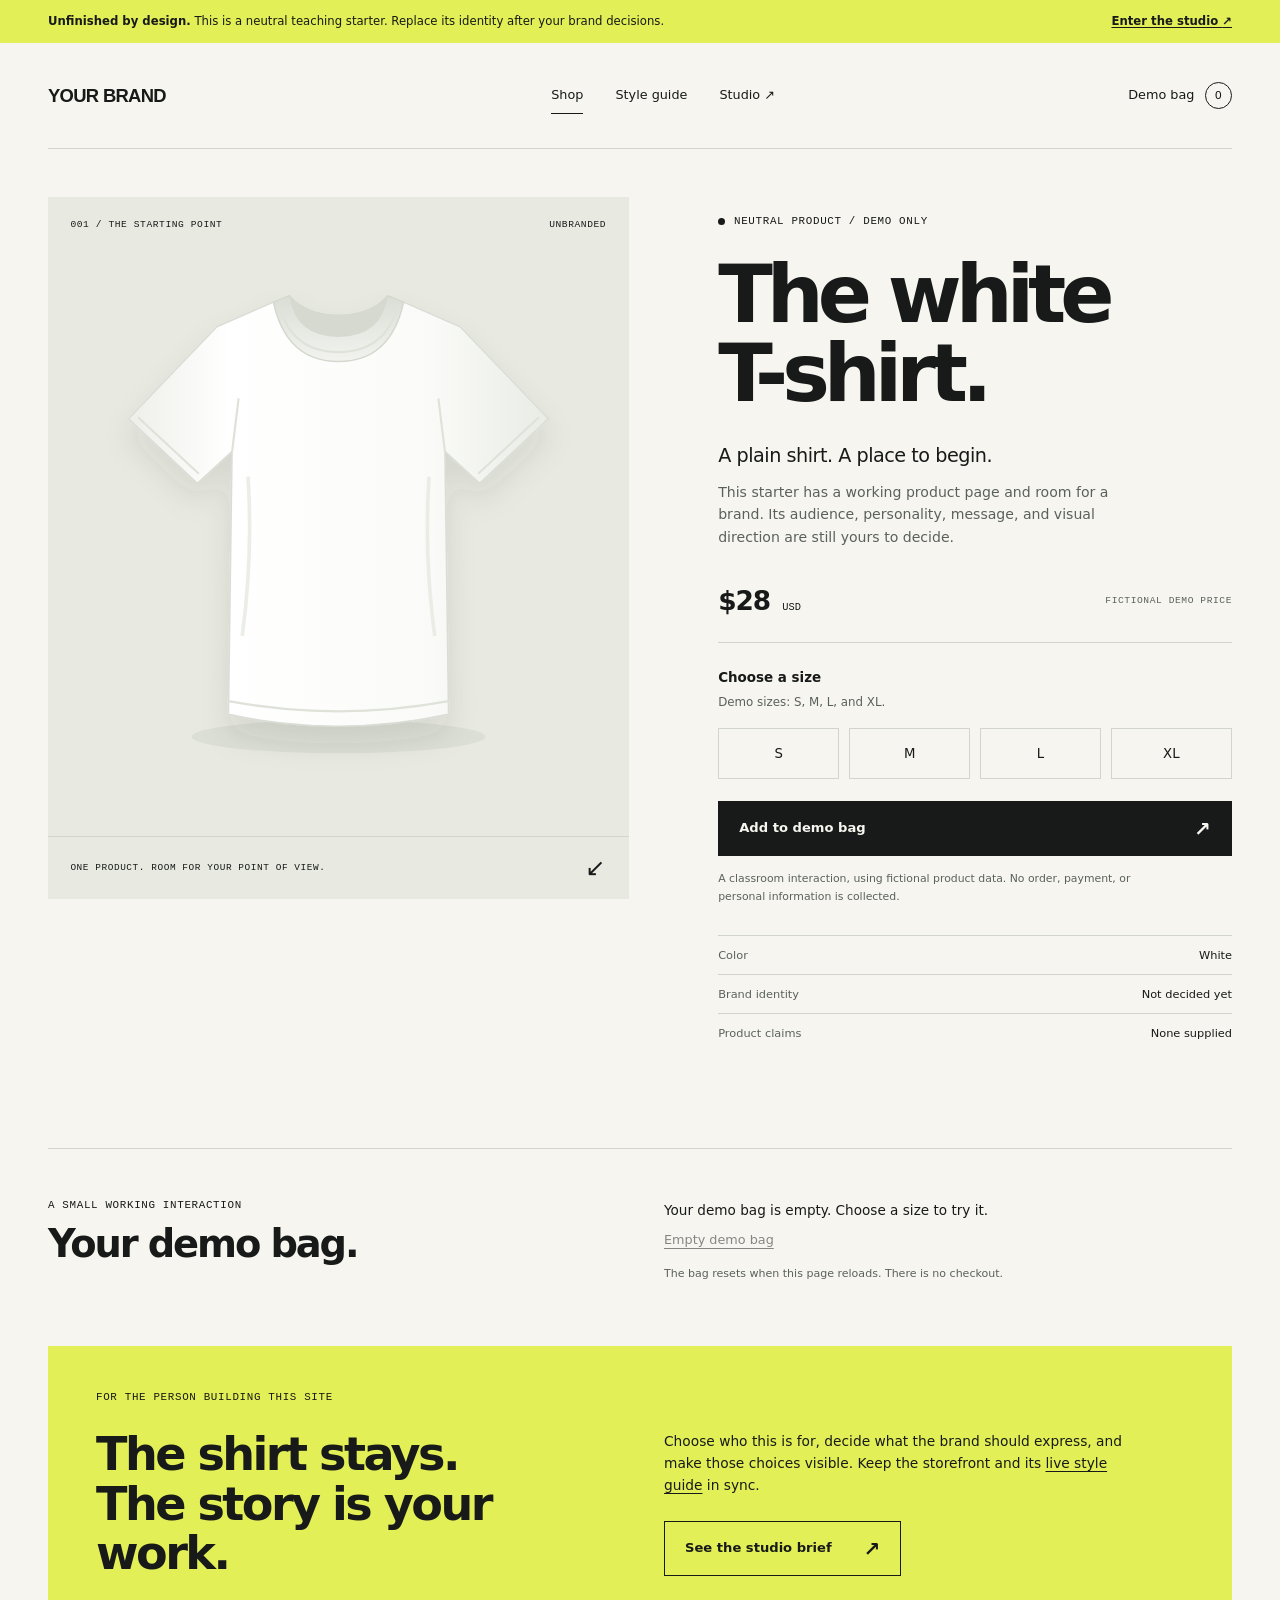
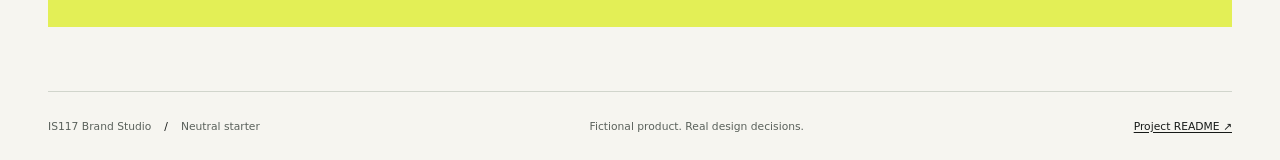
==== public/index.html @ 39ab505b "Initial commit" ====
<!doctype html>
<html lang="en">
  <head>
    <meta charset="utf-8" />
    <meta name="viewport" content="width=device-width, initial-scale=1" />
    <meta
      name="description"
      content="An unfinished, neutral T-shirt storefront for the IS117 Brand Studio. Build a brand through deliberate, visible design choices."
    />
    <title>Your Brand — neutral storefront starter</title>
    <link rel="icon" href="data:," />
    <link rel="stylesheet" href="styles.css" />
    <script src="shop.js" defer></script>
  </head>
  <body>
    <a class="skip-link" href="#main">Skip to content</a>
    <aside class="starter-notice" aria-label="Starter information">
      <span
        ><strong>Unfinished by design.</strong> This is a neutral teaching
        starter. Replace its identity after your brand decisions.</span
      >
      <a href="studio.html"
        >Enter the studio <span aria-hidden="true">↗</span></a
      >
    </aside>
    <header class="site-header wrap">
      <a
        class="brand-link"
        href="index.html"
        aria-label="Your Brand storefront home"
        ><img
          class="wordmark"
          src="assets/wordmark.svg"
          alt="Neutral starter wordmark"
          width="175"
          height="26"
      /></a>
      <nav class="main-nav" aria-label="Main navigation">
        <a class="nav-link" href="index.html" aria-current="page">Shop</a>
        <a class="nav-link" href="styleguide.html">Style guide</a>
        <a class="nav-link" href="studio.html"
          >Studio <span aria-hidden="true">↗</span></a
        >
      </nav>
      <a class="bag-link" href="#demo-bag" aria-label="View demo bag"
        >Demo bag <span id="bag-count" class="bag-count">0</span></a
      >
    </header>

    <main id="main">
      <section class="product-section wrap" aria-labelledby="product-title">
        <div class="product-visual">
          <div class="visual-label">
            <span>001 / The starting point</span><span>Unbranded</span>
          </div>
          <img
            class="shirt-image"
            src="assets/white-shirt.svg"
            alt="Plain white, unbranded short-sleeved T-shirt"
            width="800"
            height="880"
            fetchpriority="high"
          />
          <div class="image-caption">
            <span>One product. Room for your point of view.</span
            ><span aria-hidden="true">↙</span>
          </div>
        </div>
        <div class="product-information">
          <p class="eyebrow">
            <span class="status-dot" aria-hidden="true"></span> Neutral product
            / demo only
          </p>
          <h1 id="product-title">The white<br />T-shirt.</h1>
          <p class="product-intro">A plain shirt. A place to begin.</p>
          <p class="muted product-description">
            This starter has a working product page and room for a brand. Its
            audience, personality, message, and visual direction are still yours
            to decide.
          </p>
          <div class="price-row">
            <p class="price">$28 <span>USD</span></p>
            <span class="micro-label">Fictional demo price</span>
          </div>
          <form id="product-form" class="product-form" novalidate>
            <fieldset aria-describedby="size-help size-error">
              <legend>Choose a size</legend>
              <p id="size-help" class="field-help">
                Demo sizes: S, M, L, and XL.
              </p>
              <div class="size-options">
                <label class="size-option"
                  ><input type="radio" name="size" value="S" /><span
                    >S</span
                  ></label
                >
                <label class="size-option"
                  ><input type="radio" name="size" value="M" /><span
                    >M</span
                  ></label
                >
                <label class="size-option"
                  ><input type="radio" name="size" value="L" /><span
                    >L</span
                  ></label
                >
                <label class="size-option"
                  ><input type="radio" name="size" value="XL" /><span
                    >XL</span
                  ></label
                >
              </div>
              <p id="size-error" class="field-error" role="alert" hidden>
                Choose a size before adding the shirt to your demo bag.
              </p>
            </fieldset>
            <button class="button button-primary add-button" type="submit">
              Add to demo bag <span aria-hidden="true">↗</span>
            </button>
          </form>
          <p class="demo-disclaimer">
            A classroom interaction, using fictional product data. No order,
            payment, or personal information is collected.
          </p>
          <dl class="product-facts">
            <div>
              <dt>Color</dt>
              <dd>White</dd>
            </div>
            <div>
              <dt>Brand identity</dt>
              <dd>Not decided yet</dd>
            </div>
            <div>
              <dt>Product claims</dt>
              <dd>None supplied</dd>
            </div>
          </dl>
        </div>
      </section>

      <section
        id="demo-bag"
        class="bag-section wrap"
        aria-labelledby="bag-title"
      >
        <div>
          <p class="eyebrow">A small working interaction</p>
          <h2 id="bag-title">Your demo bag.</h2>
        </div>
        <div class="bag-details">
          <p
            id="bag-status"
            class="bag-message"
            role="status"
            aria-live="polite"
            aria-atomic="true"
          >
            Your demo bag is empty. Choose a size to try it.
          </p>
          <ul id="bag-items" class="bag-items"></ul>
          <button id="clear-bag" class="text-button" type="button" disabled>
            Empty demo bag
          </button>
          <p class="field-help">
            The bag resets when this page reloads. There is no checkout.
          </p>
        </div>
      </section>

      <section class="starter-next wrap" aria-labelledby="next-title">
        <p class="eyebrow">For the person building this site</p>
        <h2 id="next-title">The shirt stays.<br />The story is your work.</h2>
        <div>
          <p>
            Choose who this is for, decide what the brand should express, and
            make those choices visible. Keep the storefront and its
            <a href="styleguide.html">live style guide</a> in sync.
          </p>
          <a class="button button-secondary" href="studio.html"
            >See the studio brief <span aria-hidden="true">↗</span></a
          >
        </div>
      </section>
    </main>

    <footer class="site-footer wrap">
      <p>
        IS117 Brand Studio <span class="footer-separator"> / </span> Neutral
        starter
      </p>
      <p class="footer-tagline">Fictional product. Real design decisions.</p>
      <a href="https://github.com/kaw393939/is117-brand-studio#readme"
        >Project README <span aria-hidden="true">↗</span></a
      >
    </footer>
  </body>
</html>
---- public/styles.css ----
/* Shared brand tokens. Change these after you agree on your brand direction.
   Both the storefront and the live style guide use this file. */
:root {
  --color-paper: #f6f5f0;
  --color-ink: #171a18;
  --color-muted: #5a615b;
  --color-line: #d1d5cc;
  --color-accent: #e3ef56;
  --color-soft: #e8eae1;
  --color-white: #fff;
  --color-danger: #992e28;
  --font-body:
    system-ui, -apple-system, blinkmacsystemfont, "Segoe UI", sans-serif;
  --font-display:
    system-ui, -apple-system, blinkmacsystemfont, "Segoe UI", sans-serif;
  --font-mono: ui-monospace, sfmono-regular, consolas, monospace;
  --space-1: 0.5rem;
  --space-2: 1rem;
  --space-3: 1.5rem;
  --space-4: 2rem;
  --space-5: 3rem;
  --space-6: 4rem;
  --page-width: 1440px;
}

* {
  box-sizing: border-box;
}

html {
  scroll-behavior: smooth;
  scroll-padding-top: 1.5rem;
}

body {
  margin: 0;
  background: var(--color-paper);
  color: var(--color-ink);
  font-family: var(--font-body);
  line-height: 1.6;
  -webkit-font-smoothing: antialiased;
}

img,
svg {
  display: block;
  max-width: 100%;
}

button,
a,
input {
  -webkit-tap-highlight-color: transparent;
}

a {
  color: inherit;
  text-underline-offset: 0.2em;
  text-decoration-thickness: 1px;
}

a:hover {
  text-decoration-thickness: 2px;
}

button,
input {
  font: inherit;
}

button {
  cursor: pointer;
}

button:disabled {
  cursor: default;
}

:focus-visible {
  outline: 3px solid var(--color-ink);
  outline-offset: 5px;
}

[hidden] {
  display: none !important;
}

::selection {
  background: var(--color-accent);
  color: var(--color-ink);
}

h1,
h2,
h3,
p {
  margin: 0;
}

h1,
h2,
h3 {
  font-family: var(--font-display);
  font-weight: 550;
}

h1 {
  font-size: clamp(3.4rem, 6.25vw, 6.6rem);
  line-height: 0.99;
  letter-spacing: -0.075em;
}

h2 {
  font-size: clamp(2rem, 3.6vw, 3.75rem);
  line-height: 1.08;
  letter-spacing: -0.055em;
}

h3 {
  font-size: 1.3rem;
  line-height: 1.3;
  letter-spacing: -0.03em;
}

p + p {
  margin-top: var(--space-2);
}

.wrap {
  width: min(calc(100% - 6rem), var(--page-width));
  margin-inline: auto;
}

.muted {
  color: var(--color-muted);
}

.eyebrow,
.micro-label,
.visual-label,
.image-caption,
.section-number,
.type-label,
.token-name {
  font-family: var(--font-mono);
  font-size: 0.68rem;
  font-weight: 500;
  line-height: 1.5;
  letter-spacing: 0.06em;
  text-transform: uppercase;
}

.eyebrow {
  display: flex;
  align-items: center;
  gap: 0.55rem;
}

.status-dot {
  width: 7px;
  height: 7px;
  display: inline-block;
  background: var(--color-ink);
  border-radius: 50%;
}

.skip-link {
  position: fixed;
  top: 8px;
  left: 8px;
  z-index: 10;
  transform: translateY(-180%);
  padding: 0.75rem 1rem;
  background: var(--color-ink);
  color: var(--color-white);
}

.skip-link:focus {
  transform: translateY(0);
}

.starter-notice {
  display: flex;
  justify-content: space-between;
  align-items: center;
  gap: 1.5rem;
  padding: 0.8rem 3rem;
  background: var(--color-accent);
  font-size: 0.73rem;
  line-height: 1.5;
}

.starter-notice a {
  flex-shrink: 0;
  font-weight: 650;
}

.site-header {
  min-height: 106px;
  display: flex;
  align-items: center;
  gap: 3rem;
  border-bottom: 1px solid var(--color-line);
}

.brand-link {
  display: inline-block;
  flex-shrink: 0;
}

.wordmark {
  width: 150px;
  height: auto;
}

.main-nav {
  display: flex;
  justify-content: center;
  align-items: center;
  gap: 2rem;
  margin-inline: auto;
}

.nav-link,
.bag-link {
  text-decoration: none;
  font-size: 0.8rem;
}

.nav-link {
  padding-block: 0.5rem;
  border-bottom: 1px solid transparent;
}

.nav-link:hover,
.nav-link[aria-current="page"] {
  border-color: currentcolor;
}

.bag-link {
  display: flex;
  align-items: center;
  gap: 0.65rem;
  white-space: nowrap;
}

.bag-count {
  display: grid;
  place-items: center;
  min-width: 1.7rem;
  height: 1.7rem;
  border: 1px solid var(--color-ink);
  border-radius: 50%;
  font-size: 0.7rem;
}

.product-section {
  display: grid;
  grid-template-columns: 1.13fr 1fr;
  gap: clamp(3rem, 7vw, 8rem);
  padding-block: var(--space-5) 5rem;
  align-items: start;
}

.product-visual {
  position: relative;
  background: var(--color-soft);
}

.visual-label {
  position: absolute;
  z-index: 1;
  inset: 1.3rem 1.4rem auto;
  display: flex;
  justify-content: space-between;
  gap: 1rem;
  font-size: 0.6rem;
}

.shirt-image {
  width: 100%;
  height: auto;
  aspect-ratio: 800 / 880;
  object-fit: contain;
}

.image-caption {
  display: flex;
  align-items: center;
  justify-content: space-between;
  gap: 1rem;
  padding: 1.2rem 1.4rem;
  border-top: 1px solid var(--color-line);
  font-size: 0.59rem;
}

.image-caption > :last-child {
  font-family: var(--font-body);
  font-size: 1.5rem;
  line-height: 1;
}

.product-information {
  max-width: 530px;
  padding-block: 1rem;
}

.product-information h1 {
  margin-top: 1.6rem;
}

.product-intro {
  font-size: 1.2rem;
  line-height: 1.5;
  margin-top: 1.8rem;
  letter-spacing: -0.025em;
}

.product-description {
  margin-top: 0.6rem;
  font-size: 0.88rem;
  max-width: 430px;
}

.price-row {
  display: flex;
  align-items: center;
  justify-content: space-between;
  gap: 1rem;
  margin-block: 2rem 1.5rem;
  padding-bottom: 1.2rem;
  border-bottom: 1px solid var(--color-line);
}

.price {
  font-size: 1.65rem;
  letter-spacing: -0.04em;
  font-weight: 600;
}

.price span {
  font-family: var(--font-mono);
  font-size: 0.65rem;
  font-weight: 400;
  letter-spacing: 0;
  margin-left: 0.25rem;
}

.price-row .micro-label {
  color: var(--color-muted);
  font-size: 0.6rem;
}

fieldset {
  padding: 0;
  margin: 0;
  border: 0;
  min-width: 0;
}

legend {
  padding: 0;
  font-size: 0.84rem;
  font-weight: 650;
}

.field-help {
  margin-top: 0.3rem;
  color: var(--color-muted);
  font-size: 0.74rem;
}

.size-options {
  display: grid;
  grid-template-columns: repeat(4, 1fr);
  gap: 0.6rem;
  margin-top: 1rem;
}

.size-option {
  position: relative;
  cursor: pointer;
}

.size-option input {
  position: absolute;
  opacity: 0;
  width: 100%;
  height: 100%;
  margin: 0;
  cursor: pointer;
}

.size-option span {
  display: grid;
  place-items: center;
  min-height: 3.2rem;
  border: 1px solid var(--color-line);
  background: var(--color-paper);
  font-size: 0.83rem;
  transition:
    background 150ms ease,
    border-color 150ms ease;
}

.size-option input:checked + span {
  background: var(--color-ink);
  border-color: var(--color-ink);
  color: var(--color-paper);
}

.size-option input:hover + span {
  border-color: var(--color-ink);
}

.size-option input:focus-visible + span {
  outline: 3px solid var(--color-ink);
  outline-offset: 4px;
}

.size-option input:focus-visible {
  outline: none;
}

.field-error {
  color: var(--color-danger);
  font-size: 0.8rem;
  margin-top: 0.9rem;
  font-weight: 550;
}

.button {
  display: inline-flex;
  align-items: center;
  justify-content: space-between;
  gap: 2rem;
  min-height: 3.4rem;
  border: 1px solid var(--color-ink);
  padding: 0.9rem 1.25rem;
  font-size: 0.82rem;
  font-weight: 550;
  line-height: 1.4;
  text-decoration: none;
  transition:
    background 150ms ease,
    color 150ms ease;
}

.button > span[aria-hidden] {
  font-size: 1.25rem;
  line-height: 1;
}

.button-primary {
  background: var(--color-ink);
  color: var(--color-paper);
}

.button-primary:hover {
  background: var(--color-accent);
  color: var(--color-ink);
}

.button-secondary {
  background: transparent;
  color: var(--color-ink);
}

.button-secondary:hover {
  background: var(--color-soft);
}

.add-button {
  width: 100%;
  margin-top: 1.4rem;
}

.demo-disclaimer {
  font-size: 0.68rem;
  line-height: 1.65;
  color: var(--color-muted);
  margin-top: 0.9rem;
  max-width: 420px;
}

.product-facts {
  margin-bottom: 0;
  margin-top: 1.8rem;
}

.product-facts div {
  display: flex;
  justify-content: space-between;
  gap: 1rem;
  padding-block: 0.62rem;
  border-top: 1px solid var(--color-line);
  font-size: 0.71rem;
}

.product-facts dt {
  color: var(--color-muted);
}

.product-facts dd {
  margin: 0;
  font-weight: 500;
  text-align: right;
}

.bag-section {
  display: grid;
  grid-template-columns: 1fr 1fr;
  gap: 3rem;
  border-top: 1px solid var(--color-line);
  padding-block: 3rem;
}

.bag-section h2 {
  margin-top: 0.6rem;
  font-size: clamp(2rem, 3vw, 3rem);
}

.bag-details {
  padding-top: 0.2rem;
  font-size: 0.85rem;
}

.bag-message {
  max-width: 500px;
}

.bag-items {
  list-style: none;
  margin: 1rem 0;
  padding: 0;
}

.bag-items:empty {
  margin: 0;
}

.bag-items li {
  padding-block: 0.55rem;
  border-bottom: 1px solid var(--color-line);
  font-size: 0.78rem;
}

.text-button {
  padding: 0.5rem 0;
  border: 0;
  background: transparent;
  color: var(--color-ink);
  font-size: 0.8rem;
  text-decoration: underline;
  text-underline-offset: 0.25rem;
}

.text-button:disabled {
  opacity: 0.5;
}

.bag-details .field-help {
  margin-top: 0.4rem;
  font-size: 0.69rem;
}

.starter-next {
  display: grid;
  grid-template-columns: 1fr 1fr;
  gap: 1.5rem 3rem;
  background: var(--color-accent);
  padding: 2.7rem 3rem 3rem;
  margin-block: 1rem 4rem;
}

.starter-next > .eyebrow {
  grid-column: 1 / -1;
}

.starter-next > div {
  max-width: 470px;
  font-size: 0.86rem;
}

.starter-next .button {
  margin-top: 1.6rem;
}

.site-footer {
  display: flex;
  align-items: center;
  justify-content: space-between;
  gap: 2rem;
  border-top: 1px solid var(--color-line);
  padding-block: 1.6rem;
  font-size: 0.67rem;
  color: var(--color-muted);
}

.footer-tagline {
  margin: 0;
}

.footer-separator {
  margin-inline: 0.6rem;
  color: var(--color-ink);
}

.site-footer a {
  color: var(--color-ink);
}

/* Shared editorial pages */
.page-hero {
  padding-block: 4.5rem 3.8rem;
  display: grid;
  grid-template-columns: 1.25fr 0.75fr;
  align-items: end;
  gap: 1.3rem 4rem;
}

.page-hero > .eyebrow {
  grid-column: 1 / -1;
}

.page-hero h1 {
  font-size: clamp(3.5rem, 6.8vw, 7.3rem);
}

.page-hero .hero-summary {
  max-width: 400px;
  font-size: 0.95rem;
  color: var(--color-muted);
  padding-bottom: 0.25rem;
}

.hero-summary strong {
  font-weight: 550;
  color: var(--color-ink);
}

.page-subnav {
  display: flex;
  flex-wrap: wrap;
  gap: 0.6rem 1.8rem;
  padding-block: 1rem;
  border-top: 1px solid var(--color-line);
  border-bottom: 1px solid var(--color-line);
  font-size: 0.76rem;
}

.section-link {
  text-decoration: none;
}

.section-link:hover {
  text-decoration: underline;
}

.guide-section {
  padding-block: 3rem;
  border-bottom: 1px solid var(--color-line);
  display: grid;
  grid-template-columns: 0.32fr 1fr;
  column-gap: 3rem;
}

.section-heading .section-number {
  color: var(--color-muted);
  display: block;
  margin-bottom: 0.8rem;
}

.section-heading h2 {
  font-size: clamp(1.7rem, 2.5vw, 2.65rem);
}

.section-heading p {
  font-size: 0.78rem;
  color: var(--color-muted);
  margin-top: 1rem;
  max-width: 210px;
}

.guide-content {
  min-width: 0;
}

.draft-label {
  display: inline-block;
  padding: 0.3rem 0.55rem;
  background: var(--color-accent);
  color: var(--color-ink);
  font-family: var(--font-mono);
  font-size: 0.6rem;
  line-height: 1.4;
  letter-spacing: 0.03em;
  text-transform: uppercase;
}

.decision-grid {
  display: grid;
  grid-template-columns: repeat(3, 1fr);
  gap: 1.5rem;
  margin-top: 1.6rem;
}

.decision-grid > div {
  border-top: 1px solid var(--color-line);
  padding-top: 0.8rem;
}

.decision-grid h3 {
  font-size: 0.85rem;
  font-weight: 650;
  letter-spacing: 0;
}

.decision-grid p {
  font-size: 0.8rem;
  color: var(--color-muted);
  margin-top: 0.5rem;
}

.decision-grid .undecided {
  font-size: 1.5rem;
  font-weight: 450;
  color: var(--color-ink);
  letter-spacing: -0.04em;
}

.logo-board {
  min-height: 230px;
  display: grid;
  place-items: center;
  padding: 3rem;
  background: var(--color-white);
  border: 1px solid var(--color-line);
}

.logo-board img {
  width: min(100%, 380px);
}

.logo-variants {
  display: grid;
  grid-template-columns: 1fr 1fr;
  border: 1px solid var(--color-line);
  border-top: 0;
}

.logo-variant {
  min-height: 140px;
  padding: 1.5rem;
  display: flex;
  flex-direction: column;
  justify-content: space-between;
  gap: 1.5rem;
}

.logo-variant + .logo-variant {
  border-left: 1px solid var(--color-line);
}

.logo-small {
  width: 110px;
  height: auto;
}

.logo-mono {
  width: 190px;
  filter: brightness(0);
}

.logo-variant p,
.guide-note {
  font-size: 0.73rem;
  color: var(--color-muted);
}

.guide-note {
  margin-top: 1rem;
  max-width: 680px;
}

.palette-grid {
  display: grid;
  grid-template-columns: repeat(5, 1fr);
  gap: 0.65rem;
}

.color-swatch {
  height: 120px;
  border: 1px solid var(--color-line);
  background: var(--swatch-color);
}

.palette-card h3 {
  font-size: 0.76rem;
  letter-spacing: 0;
  font-weight: 650;
  margin-top: 0.65rem;
}

.palette-card code {
  font-family: var(--font-mono);
  font-size: 0.65rem;
  color: var(--color-muted);
  display: block;
  margin-top: 0.15rem;
}

.palette-card p {
  font-size: 0.66rem;
  color: var(--color-muted);
  margin-top: 0.4rem;
  line-height: 1.5;
}

.type-specimen {
  border-top: 1px solid var(--color-line);
  padding-block: 1.3rem;
}

.type-specimen:first-child {
  border-top: 0;
  padding-top: 0;
}

.type-label {
  display: block;
  margin-bottom: 1rem;
  color: var(--color-muted);
  font-size: 0.6rem;
}

.type-display {
  font-family: var(--font-display);
  font-size: clamp(2.5rem, 4.5vw, 5rem);
  font-weight: 550;
  letter-spacing: -0.075em;
  line-height: 1;
  max-width: 700px;
}

.type-body {
  font-family: var(--font-body);
  font-size: 1rem;
  max-width: 570px;
}

.type-mono {
  font-family: var(--font-mono);
  text-transform: uppercase;
  font-size: 0.7rem;
  letter-spacing: 0.06em;
}

.spacing-grid {
  display: flex;
  flex-wrap: wrap;
  align-items: start;
  gap: 2rem;
}

.spacing-token {
  min-width: 52px;
}

.spacing-bar {
  width: var(--token-size);
  height: 40px;
  background: var(--color-ink);
  margin-bottom: 0.9rem;
}

.token-name {
  display: block;
  font-size: 0.6rem;
}

.spacing-token code {
  font-family: var(--font-mono);
  color: var(--color-muted);
  font-size: 0.65rem;
}

.button-samples {
  display: flex;
  flex-wrap: wrap;
  gap: 1rem;
}

.button-samples .button {
  min-width: 185px;
}

.voice-grid {
  display: grid;
  grid-template-columns: 1fr 1fr;
  gap: 2rem;
}

.voice-grid h3 {
  font-size: 0.95rem;
  font-weight: 600;
  margin-bottom: 0.65rem;
}

.voice-grid p {
  font-size: 0.84rem;
  color: var(--color-muted);
}

.voice-example {
  font-size: 1.7rem !important;
  color: var(--color-ink) !important;
  letter-spacing: -0.035em;
  line-height: 1.3;
}

.guide-footer-note {
  display: flex;
  gap: 2rem;
  align-items: center;
  justify-content: space-between;
  background: var(--color-soft);
  padding: 1.5rem 2rem;
  margin-block: 2rem 4rem;
}

.guide-footer-note p {
  font-size: 0.83rem;
  max-width: 680px;
}

.guide-footer-note a {
  font-size: 0.8rem;
  white-space: nowrap;
}

@media (width >= 1600px) {
  .product-section {
    gap: 8rem;
  }
}

@media (width <= 1100px) {
  .wrap {
    width: calc(100% - 4rem);
  }

  .starter-notice {
    padding-inline: 2rem;
  }

  .site-header {
    gap: 1.7rem;
  }

  .main-nav {
    gap: 1.25rem;
  }

  .product-section {
    gap: 3rem;
    align-items: start;
  }

  .product-information h1 {
    font-size: clamp(3.4rem, 7vw, 5rem);
  }

  .product-information {
    padding-top: 0.5rem;
  }

  .product-intro {
    margin-top: 1.4rem;
  }

  .price-row {
    margin-top: 1.5rem;
  }

  .page-hero {
    column-gap: 2rem;
  }

  .guide-section {
    grid-template-columns: 0.35fr 1fr;
    gap: 2rem;
  }

  .palette-grid {
    grid-template-columns: repeat(3, 1fr);
    row-gap: 1.6rem;
  }
}

@media (width <= 760px) {
  .wrap {
    width: calc(100% - 2.5rem);
  }

  .starter-notice {
    padding: 0.75rem 1.25rem;
    font-size: 0.67rem;
    gap: 1rem;
  }

  .starter-notice > span {
    max-width: 480px;
  }

  .starter-notice a {
    font-size: 0.65rem;
  }

  .site-header {
    min-height: 108px;
    display: grid;
    grid-template-columns: 1fr auto;
    gap: 0.5rem 1rem;
    padding-block: 1.2rem 1rem;
  }

  .wordmark {
    width: 130px;
  }

  .main-nav {
    grid-row: 2;
    grid-column: 1 / -1;
    margin: 0;
    justify-content: flex-start;
    gap: 1.5rem;
  }

  .nav-link,
  .bag-link {
    font-size: 0.73rem;
  }

  .bag-link {
    grid-column: 2;
    grid-row: 1;
  }

  .bag-count {
    min-width: 1.5rem;
    height: 1.5rem;
  }

  .product-section {
    grid-template-columns: 1fr;
    gap: 2rem;
    padding-block: 1.5rem 3rem;
  }

  .product-visual {
    max-width: 600px;
    width: 100%;
    margin-inline: auto;
  }

  .shirt-image {
    max-height: 530px;
  }

  .product-information {
    max-width: none;
    padding: 0;
  }

  .product-information h1 {
    font-size: clamp(4.2rem, 13vw, 7rem);
    margin-top: 1rem;
  }

  .product-intro {
    font-size: 1.1rem;
    margin-top: 1.4rem;
  }

  .product-description {
    max-width: 580px;
  }

  .product-facts {
    margin-top: 1.5rem;
  }

  .bag-section {
    grid-template-columns: 1fr;
    gap: 1.3rem;
    padding-block: 2rem;
  }

  .bag-section h2 {
    margin-top: 0.6rem;
  }

  .starter-next {
    grid-template-columns: 1fr;
    padding: 1.8rem;
    gap: 1.3rem;
    margin-block: 1rem 3rem;
  }

  .starter-next > div {
    max-width: none;
  }

  .site-footer {
    flex-wrap: wrap;
    gap: 0.7rem 2rem;
    padding-block: 1.5rem;
  }

  .footer-tagline {
    display: none;
  }

  .page-hero {
    padding-block: 2.5rem;
    grid-template-columns: 1fr;
    row-gap: 1.4rem;
  }

  .page-hero h1 {
    font-size: clamp(3.7rem, 11vw, 6rem);
  }

  .page-hero .hero-summary {
    max-width: 570px;
    font-size: 0.9rem;
  }

  .page-subnav {
    gap: 0.6rem 1.2rem;
    font-size: 0.72rem;
  }

  .guide-section {
    grid-template-columns: 1fr;
    gap: 1.8rem;
    padding-block: 2.3rem;
  }

  .section-heading {
    display: grid;
    grid-template-columns: 1fr 1fr;
    column-gap: 2rem;
  }

  .section-heading .section-number {
    grid-column: 1 / -1;
    margin-bottom: 0.5rem;
  }

  .section-heading p {
    max-width: none;
    margin: 0;
    font-size: 0.73rem;
  }

  .decision-grid {
    gap: 1rem;
  }

  .decision-grid .undecided {
    font-size: 1.3rem;
  }

  .decision-grid p {
    font-size: 0.73rem;
  }

  .palette-grid {
    grid-template-columns: repeat(5, 1fr);
  }

  .color-swatch {
    height: 85px;
  }

  .palette-card p {
    font-size: 0.62rem;
  }

  .palette-card code {
    font-size: 0.57rem;
  }

  .guide-footer-note {
    flex-direction: column;
    align-items: start;
    gap: 1rem;
    margin-block: 1.5rem 3rem;
    padding: 1.5rem;
  }
}

@media (width <= 420px) {
  .starter-notice {
    align-items: start;
    flex-direction: column;
    gap: 0.35rem;
  }

  .visual-label {
    inset: 1rem 1rem auto;
    font-size: 0.53rem;
  }

  .image-caption {
    font-size: 0.53rem;
    padding: 1rem;
  }

  .price-row .micro-label {
    font-size: 0.54rem;
  }

  .section-heading {
    grid-template-columns: 1fr;
    gap: 0.6rem;
  }

  .section-heading .section-number {
    margin: 0;
  }

  .decision-grid {
    grid-template-columns: 1fr;
    gap: 1.2rem;
  }

  .decision-grid > div {
    display: grid;
    grid-template-columns: 0.5fr 1fr;
    gap: 0.4rem 1rem;
  }

  .decision-grid p {
    margin-top: 0;
  }

  .decision-grid p:last-child {
    grid-column: 2;
  }

  .palette-grid {
    grid-template-columns: repeat(3, 1fr);
  }

  .color-swatch {
    height: 90px;
  }

  .logo-board {
    min-height: 190px;
    padding: 2rem;
  }

  .logo-variants {
    grid-template-columns: 1fr;
  }

  .logo-variant {
    min-height: 125px;
  }

  .logo-variant + .logo-variant {
    border-left: 0;
    border-top: 1px solid var(--color-line);
  }

  .voice-grid {
    grid-template-columns: 1fr;
    gap: 1.5rem;
  }
}

@media (prefers-reduced-motion: reduce) {
  html {
    scroll-behavior: auto;
  }

  *,
  *::before,
  *::after {
    transition: none !important;
    animation: none !important;
  }
}
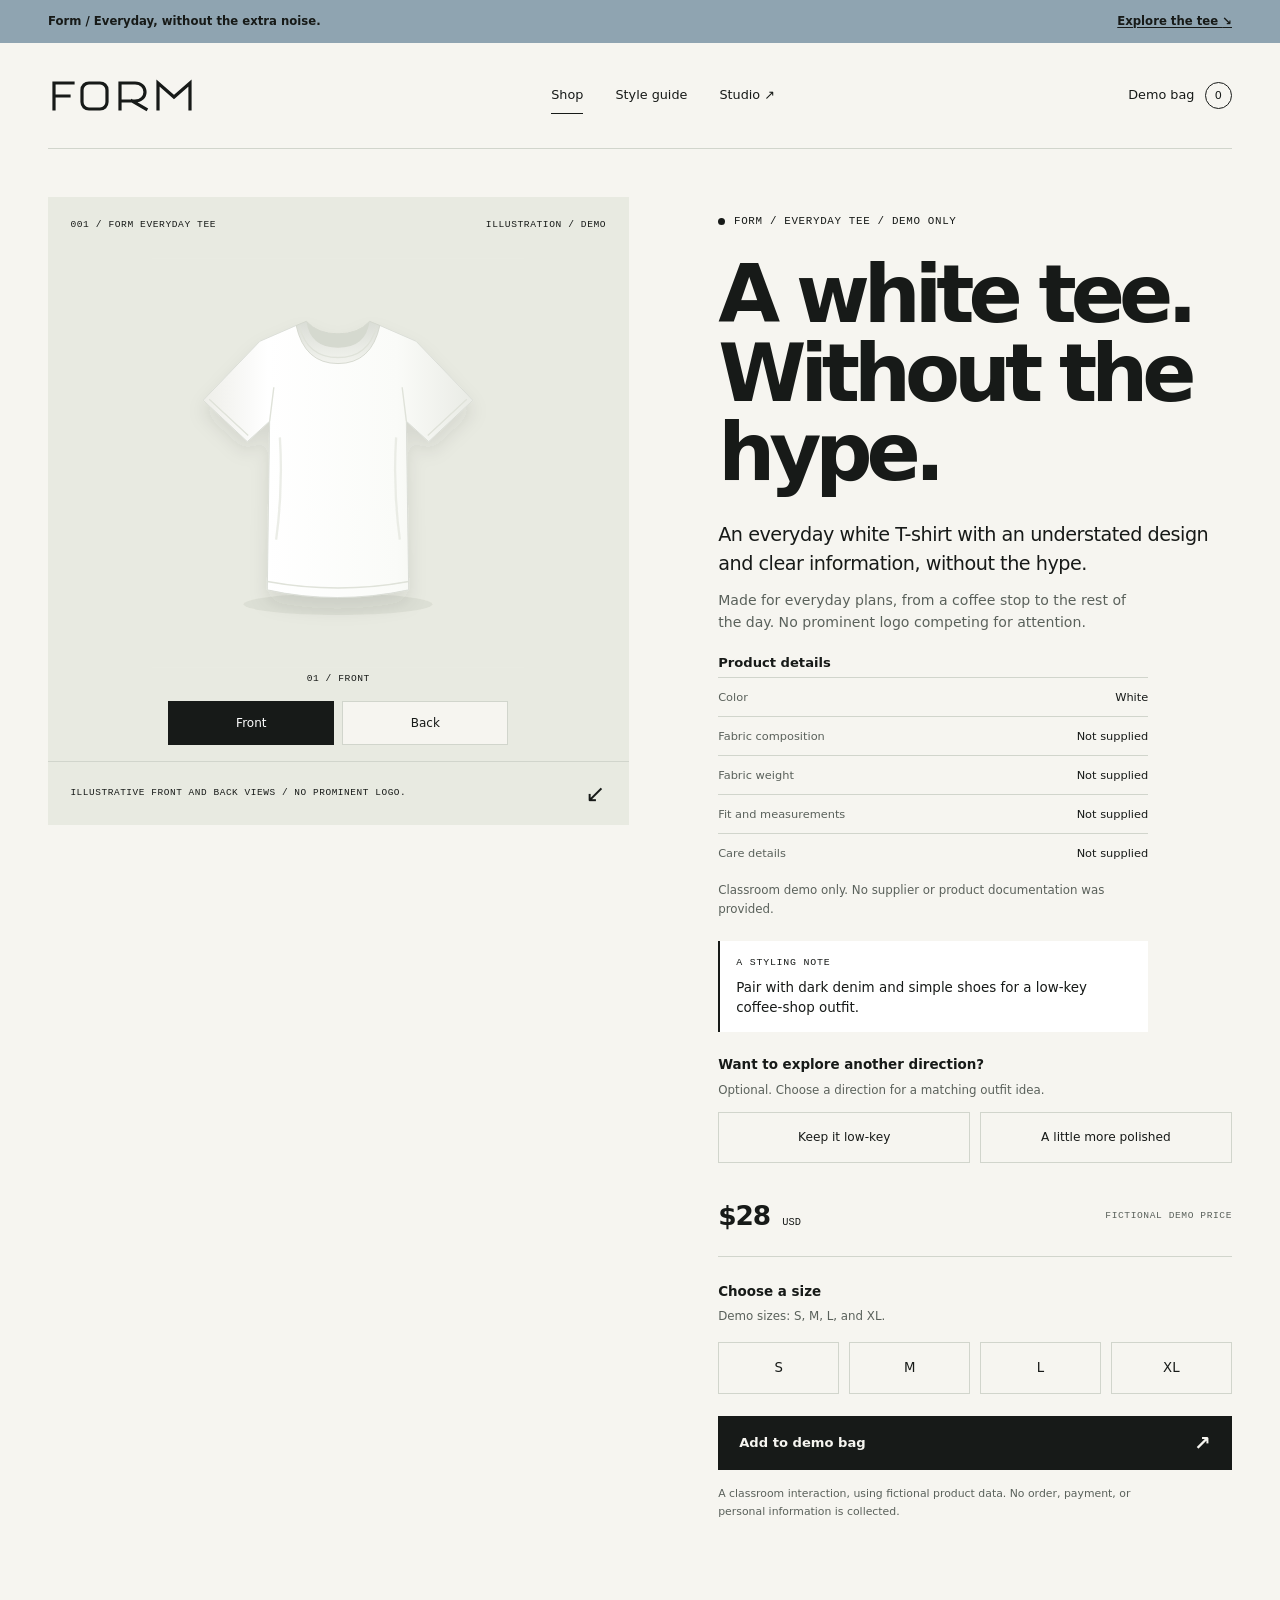
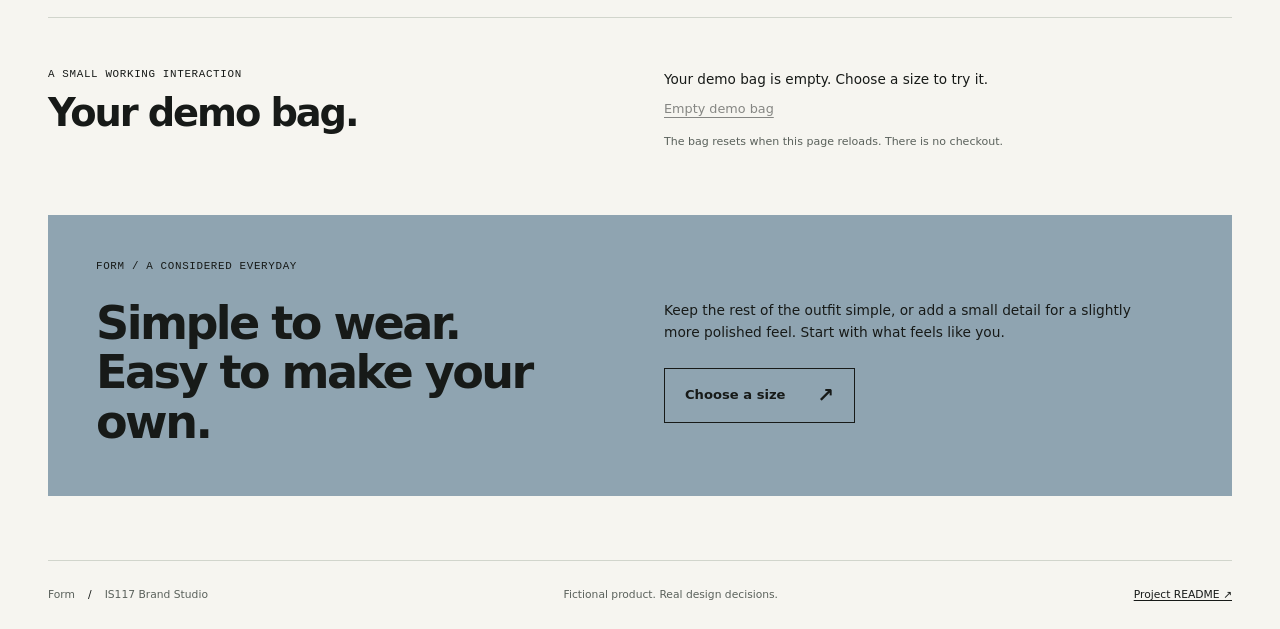
==== commit 3c45267c: "." ====
--- a/public/index.html
+++ b/public/index.html
@@ -5,35 +5,30 @@
     <meta name="viewport" content="width=device-width, initial-scale=1" />
     <meta
       name="description"
-      content="An unfinished, neutral T-shirt storefront for the IS117 Brand Studio. Build a brand through deliberate, visible design choices."
+      content="Form is an everyday white T-shirt with an understated design and clear information, without the hype."
     />
-    <title>Your Brand — neutral storefront starter</title>
+    <title>Form — the everyday white tee</title>
     <link rel="icon" href="data:," />
     <link rel="stylesheet" href="styles.css" />
+    <script src="shirt-view.js" defer></script>
     <script src="shop.js" defer></script>
   </head>
   <body>
     <a class="skip-link" href="#main">Skip to content</a>
-    <aside class="starter-notice" aria-label="Starter information">
-      <span
-        ><strong>Unfinished by design.</strong> This is a neutral teaching
-        starter. Replace its identity after your brand decisions.</span
-      >
-      <a href="studio.html"
-        >Enter the studio <span aria-hidden="true">↗</span></a
+    <aside class="starter-notice" aria-label="Form brand statement">
+      <span><strong>Form / Everyday, without the extra noise.</strong></span>
+      <a href="#product-title"
+        >Explore the tee <span aria-hidden="true">↘</span></a
       >
     </aside>
     <header class="site-header wrap">
-      <a
-        class="brand-link"
-        href="index.html"
-        aria-label="Your Brand storefront home"
+      <a class="brand-link" href="index.html" aria-label="Form storefront home"
         ><img
           class="wordmark"
-          src="assets/wordmark.svg"
-          alt="Neutral starter wordmark"
-          width="175"
-          height="26"
+          src="assets/form-wordmark.svg"
+          alt="Form"
+          width="150"
+          height="36"
       /></a>
       <nav class="main-nav" aria-label="Main navigation">
         <a class="nav-link" href="index.html" aria-current="page">Shop</a>
@@ -46,38 +41,132 @@
         >Demo bag <span id="bag-count" class="bag-count">0</span></a
       >
     </header>
+    <p
+      id="bag-status"
+      class="bag-toast"
+      role="status"
+      aria-live="polite"
+      aria-atomic="true"
+      hidden
+    ></p>
 
     <main id="main">
       <section class="product-section wrap" aria-labelledby="product-title">
         <div class="product-visual">
           <div class="visual-label">
-            <span>001 / The starting point</span><span>Unbranded</span>
-          </div>
-          <img
-            class="shirt-image"
-            src="assets/white-shirt.svg"
-            alt="Plain white, unbranded short-sleeved T-shirt"
-            width="800"
-            height="880"
-            fetchpriority="high"
-          />
+            <span>001 / Form everyday tee</span><span>Illustration / demo</span>
+          </div>
+          <div class="shirt-viewer" data-shirt-viewer data-current-view="front">
+            <img
+              class="shirt-view-image"
+              data-shirt-view-image
+              src="assets/white-shirt.svg"
+              alt="Illustration of the unmarked front of a plain white T-shirt"
+              width="800"
+              height="880"
+              fetchpriority="high"
+            />
+            <p class="shirt-view-label" data-shirt-view-label>01 / Front</p>
+            <div
+              class="shirt-view-controls"
+              role="group"
+              aria-label="Choose shirt view"
+            >
+              <button type="button" data-shirt-view="front" aria-pressed="true">
+                Front
+              </button>
+              <button type="button" data-shirt-view="back" aria-pressed="false">
+                Back
+              </button>
+            </div>
+          </div>
           <div class="image-caption">
-            <span>One product. Room for your point of view.</span
+            <span>Illustrative front and back views / No prominent logo.</span
             ><span aria-hidden="true">↙</span>
           </div>
         </div>
         <div class="product-information">
           <p class="eyebrow">
-            <span class="status-dot" aria-hidden="true"></span> Neutral product
-            / demo only
-          </p>
-          <h1 id="product-title">The white<br />T-shirt.</h1>
-          <p class="product-intro">A plain shirt. A place to begin.</p>
+            <span class="status-dot" aria-hidden="true"></span> Form / everyday
+            tee / demo only
+          </p>
+          <h1 id="product-title">A white tee.<br />Without the hype.</h1>
+          <p class="product-intro">
+            An everyday white T-shirt with an understated design and clear
+            information, without the hype.
+          </p>
           <p class="muted product-description">
-            This starter has a working product page and room for a brand. Its
-            audience, personality, message, and visual direction are still yours
-            to decide.
-          </p>
+            Made for everyday plans, from a coffee stop to the rest of the day.
+            No prominent logo competing for attention.
+          </p>
+          <section
+            class="product-details"
+            aria-labelledby="product-details-title"
+          >
+            <h2 id="product-details-title">Product details</h2>
+            <dl class="product-facts">
+              <div>
+                <dt>Color</dt>
+                <dd>White</dd>
+              </div>
+              <div>
+                <dt>Fabric composition</dt>
+                <dd>Not supplied</dd>
+              </div>
+              <div>
+                <dt>Fabric weight</dt>
+                <dd>Not supplied</dd>
+              </div>
+              <div>
+                <dt>Fit and measurements</dt>
+                <dd>Not supplied</dd>
+              </div>
+              <div>
+                <dt>Care details</dt>
+                <dd>Not supplied</dd>
+              </div>
+            </dl>
+            <p class="field-help">
+              Classroom demo only. No supplier or product documentation was
+              provided.
+            </p>
+          </section>
+          <aside class="styling-note" aria-labelledby="styling-note-title">
+            <p id="styling-note-title" class="styling-note-label">
+              A styling note
+            </p>
+            <p>
+              Pair with dark denim and simple shoes for a low-key coffee-shop
+              outfit.
+            </p>
+          </aside>
+          <fieldset class="style-goal" id="style-goal">
+            <legend>Want to explore another direction?</legend>
+            <p id="style-goal-help" class="field-help">
+              Optional. Choose a direction for a matching outfit idea.
+            </p>
+            <div class="style-goal-options">
+              <label class="style-goal-option">
+                <input type="radio" name="style-goal" value="low-key" />
+                <span>Keep it low-key</span>
+              </label>
+              <label class="style-goal-option">
+                <input type="radio" name="style-goal" value="polished" />
+                <span>A little more polished</span>
+              </label>
+            </div>
+          </fieldset>
+          <aside
+            id="style-goal-result"
+            class="styling-note"
+            role="status"
+            aria-live="polite"
+            aria-atomic="true"
+            hidden
+          >
+            <p class="styling-note-label">One more idea</p>
+            <p id="style-goal-copy"></p>
+          </aside>
           <div class="price-row">
             <p class="price">$28 <span>USD</span></p>
             <span class="micro-label">Fictional demo price</span>
@@ -122,20 +211,6 @@
             A classroom interaction, using fictional product data. No order,
             payment, or personal information is collected.
           </p>
-          <dl class="product-facts">
-            <div>
-              <dt>Color</dt>
-              <dd>White</dd>
-            </div>
-            <div>
-              <dt>Brand identity</dt>
-              <dd>Not decided yet</dd>
-            </div>
-            <div>
-              <dt>Product claims</dt>
-              <dd>None supplied</dd>
-            </div>
-          </dl>
         </div>
       </section>
 
@@ -149,13 +224,7 @@
           <h2 id="bag-title">Your demo bag.</h2>
         </div>
         <div class="bag-details">
-          <p
-            id="bag-status"
-            class="bag-message"
-            role="status"
-            aria-live="polite"
-            aria-atomic="true"
-          >
+          <p id="bag-summary" class="bag-message">
             Your demo bag is empty. Choose a size to try it.
           </p>
           <ul id="bag-items" class="bag-items"></ul>
@@ -169,26 +238,22 @@
       </section>
 
       <section class="starter-next wrap" aria-labelledby="next-title">
-        <p class="eyebrow">For the person building this site</p>
-        <h2 id="next-title">The shirt stays.<br />The story is your work.</h2>
+        <p class="eyebrow">Form / A considered everyday</p>
+        <h2 id="next-title">Simple to wear.<br />Easy to make your own.</h2>
         <div>
           <p>
-            Choose who this is for, decide what the brand should express, and
-            make those choices visible. Keep the storefront and its
-            <a href="styleguide.html">live style guide</a> in sync.
-          </p>
-          <a class="button button-secondary" href="studio.html"
-            >See the studio brief <span aria-hidden="true">↗</span></a
+            Keep the rest of the outfit simple, or add a small detail for a
+            slightly more polished feel. Start with what feels like you.
+          </p>
+          <a class="button button-secondary" href="#product-form"
+            >Choose a size <span aria-hidden="true">↗</span></a
           >
         </div>
       </section>
     </main>
 
     <footer class="site-footer wrap">
-      <p>
-        IS117 Brand Studio <span class="footer-separator"> / </span> Neutral
-        starter
-      </p>
+      <p>Form <span class="footer-separator"> / </span> IS117 Brand Studio</p>
       <p class="footer-tagline">Fictional product. Real design decisions.</p>
       <a href="https://github.com/kaw393939/is117-brand-studio#readme"
         >Project README <span aria-hidden="true">↗</span></a
--- a/public/styles.css
+++ b/public/styles.css
@@ -5,7 +5,7 @@
   --color-ink: #171a18;
   --color-muted: #5a615b;
   --color-line: #d1d5cc;
-  --color-accent: #e3ef56;
+  --color-accent: #8fa4b1;
   --color-soft: #e8eae1;
   --color-white: #fff;
   --color-danger: #992e28;
@@ -203,6 +203,23 @@
   border-bottom: 1px solid var(--color-line);
 }
 
+.bag-toast {
+  position: fixed;
+  z-index: 100;
+  inset-block-start: 1rem;
+  inset-inline-start: 50%;
+  width: min(calc(100% - 2rem), 38rem);
+  margin: 0;
+  padding: 0.85rem 1.2rem;
+  transform: translateX(-50%);
+  border: 1px solid var(--color-line);
+  background: var(--color-ink);
+  box-shadow: 0 12px 32px rgb(0 0 0 / 18%);
+  color: var(--color-white);
+  font-size: 0.88rem;
+  text-align: center;
+}
+
 .brand-link {
   display: inline-block;
   flex-shrink: 0;
@@ -277,11 +294,63 @@
   font-size: 0.6rem;
 }
 
-.shirt-image {
-  width: 100%;
+.shirt-viewer {
+  min-height: 540px;
+  display: grid;
+  grid-template-rows: minmax(0, 1fr) auto auto;
+  justify-items: center;
+  padding: 3.8rem 1.2rem 1rem;
+}
+
+.shirt-view-image {
+  display: block;
+  width: min(100%, 410px);
+  max-height: 410px;
   height: auto;
   aspect-ratio: 800 / 880;
   object-fit: contain;
+}
+
+.shirt-view-label {
+  margin-top: 0.25rem;
+  font-family: var(--font-mono);
+  font-size: 0.6rem;
+  line-height: 1.4;
+  letter-spacing: 0.06em;
+  text-transform: uppercase;
+}
+
+.shirt-view-controls {
+  display: grid;
+  grid-template-columns: 1fr 1fr;
+  width: min(100%, 340px);
+  gap: 0.5rem;
+  margin-top: 1rem;
+}
+
+.shirt-view-controls button {
+  min-height: 2.75rem;
+  border: 1px solid var(--color-line);
+  background: var(--color-paper);
+  color: var(--color-ink);
+  font: inherit;
+  font-size: 0.75rem;
+  cursor: pointer;
+}
+
+.shirt-view-controls button[aria-pressed="true"] {
+  border-color: var(--color-ink);
+  background: var(--color-ink);
+  color: var(--color-white);
+}
+
+.shirt-view-controls button:hover {
+  border-color: var(--color-ink);
+}
+
+.shirt-view-controls button:focus-visible {
+  outline: 3px solid var(--color-ink);
+  outline-offset: 3px;
 }
 
 .image-caption {
@@ -320,6 +389,105 @@
   margin-top: 0.6rem;
   font-size: 0.88rem;
   max-width: 430px;
+}
+
+.product-details {
+  max-width: 430px;
+  margin-top: 1.4rem;
+}
+
+.product-details h2 {
+  font-size: 0.82rem;
+  font-weight: 650;
+  letter-spacing: 0;
+}
+
+.product-details .product-facts {
+  margin-top: 0.45rem;
+}
+
+.product-details .field-help {
+  margin-top: 0.55rem;
+}
+
+.styling-note {
+  max-width: 430px;
+  margin-top: 1.4rem;
+  padding: 0.85rem 1rem;
+  border-left: 2px solid var(--color-ink);
+  background: var(--color-white);
+}
+
+.style-goal {
+  margin-top: 1.4rem;
+}
+
+.style-goal-options {
+  display: grid;
+  grid-template-columns: 1fr 1fr;
+  gap: 0.6rem;
+  margin-top: 0.75rem;
+}
+
+.style-goal-option {
+  position: relative;
+  cursor: pointer;
+}
+
+.style-goal-option input {
+  position: absolute;
+  width: 100%;
+  height: 100%;
+  margin: 0;
+  opacity: 0;
+  cursor: pointer;
+}
+
+.style-goal-option span {
+  display: grid;
+  place-items: center;
+  min-height: 3.2rem;
+  padding: 0.65rem;
+  border: 1px solid var(--color-line);
+  background: var(--color-paper);
+  font-size: 0.76rem;
+  line-height: 1.35;
+  text-align: center;
+  transition:
+    background 150ms ease,
+    border-color 150ms ease;
+}
+
+.style-goal-option input:checked + span {
+  border-color: var(--color-ink);
+  background: var(--color-ink);
+  color: var(--color-white);
+}
+
+.style-goal-option input:hover + span {
+  border-color: var(--color-ink);
+}
+
+.style-goal-option input:focus-visible + span {
+  outline: 3px solid var(--color-ink);
+  outline-offset: 4px;
+}
+
+.style-goal-option input:focus-visible {
+  outline: none;
+}
+
+.styling-note-label {
+  font-family: var(--font-mono);
+  font-size: 0.62rem;
+  letter-spacing: 0.08em;
+  text-transform: uppercase;
+}
+
+.styling-note p:last-child {
+  margin-top: 0.45rem;
+  font-size: 0.84rem;
+  line-height: 1.5;
 }
 
 .price-row {
@@ -738,8 +906,17 @@
   border: 1px solid var(--color-line);
 }
 
+.product-visual-sample .shirt-viewer {
+  min-height: 320px;
+  padding: 3rem 1rem 0.75rem;
+}
+
+.product-visual-sample .shirt-view-image {
+  max-height: 240px;
+}
+
 .logo-board img {
-  width: min(100%, 380px);
+  width: min(100%, 150px);
 }
 
 .logo-variants {
@@ -763,13 +940,12 @@
 }
 
 .logo-small {
-  width: 110px;
+  width: 72px;
   height: auto;
 }
 
 .logo-mono {
-  width: 190px;
-  filter: brightness(0);
+  width: 150px;
 }
 
 .logo-variant p,
@@ -1064,8 +1240,13 @@
     margin-inline: auto;
   }
 
-  .shirt-image {
-    max-height: 530px;
+  .shirt-viewer {
+    min-height: 360px;
+    padding: 3.2rem 0.75rem 0.8rem;
+  }
+
+  .shirt-view-image {
+    max-height: 260px;
   }
 
   .product-information {
@@ -1214,6 +1395,10 @@
     font-size: 0.53rem;
   }
 
+  .shirt-viewer {
+    min-height: 320px;
+  }
+
   .image-caption {
     font-size: 0.53rem;
     padding: 1rem;
@@ -1262,6 +1447,15 @@
   .logo-board {
     min-height: 190px;
     padding: 2rem;
+  }
+
+  .product-visual-sample .shirt-viewer {
+    min-height: 250px;
+    padding-top: 2.7rem;
+  }
+
+  .product-visual-sample .shirt-view-image {
+    max-height: 175px;
   }
 
   .logo-variants {
